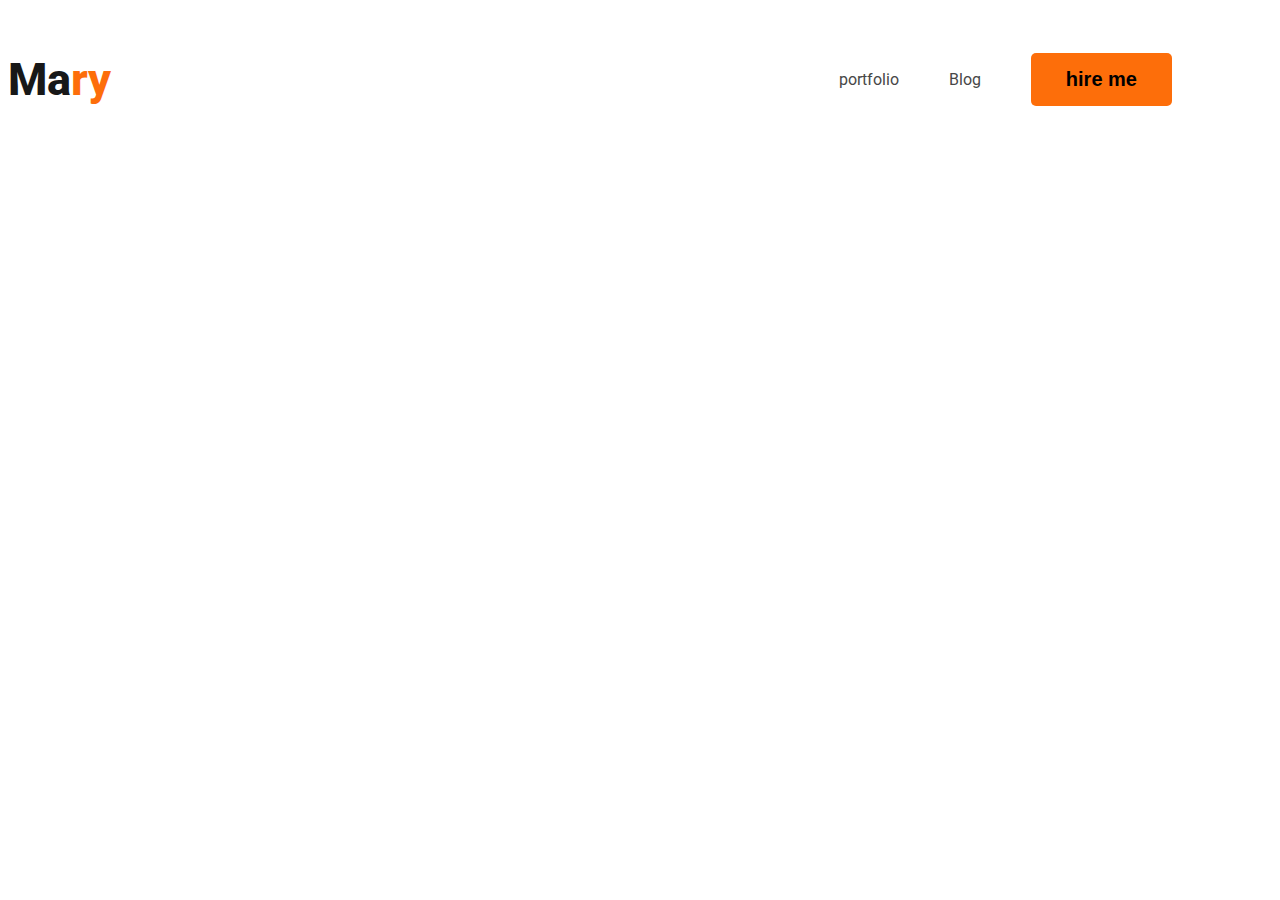
==== chatgptindex.html @ a1f95874 "added nav" ====
<!DOCTYPE html>
<html lang="en">
<head>
    <meta charset="UTF-8">
    <meta name="viewport" content="width=device-width, initial-scale=1.0">
    <title>web developer portfolio</title>
    <link rel="preconnect" href="https://fonts.googleapis.com">
<link rel="preconnect" href="https://fonts.gstatic.com" crossorigin>
<link href="https://fonts.googleapis.com/css2?family=Roboto&display=swap" rel="stylesheet">
    <link rel="stylesheet" href="chatgptindex.css">
</head>
<body>
    <header>

    </header>
        <nav>
            <h3 class="nav-title">Ma<span class="text-primary">r</
            span>y</h3>
          <ul>
            <li><a href="">portfolio</a></li>
            <li><a href="">Blog</a></li>
            <li><button class="btn-primary">hire me</button></li>
          </ul>  
        </nav>
    </header>
    <main>

    </main>
    <footer>

    </footer>
</body>
</html>
---- chatgptindex.css ----
/* common shared styles*/
body{
  font-family: 'Roboto', sans-serif;
}
.text-primary{
  color: #fd6e0a;
}

.btn-primary{
  border-radius: 5px;
  background: #fd6e0a;
  border: 0;
  font-size: 20px;
  font-weight: 700;
  padding: 15px 35px;
}
/* nav related styles */
nav {
  display: flex;
  justify-content: space-between;
  align-items: center;
}

.nav-title{
  color: #181818;
  font-size: 45px;
  font-weight: 800;
}

nav > ul{
  display: flex;
  align-items: center;
}

nav{
  list-style: none;
  margin-right: 50px;
}

nav a{
  text-decoration: none;
  color: #474747;
}
nsv > ul{
  display: flex;
}

nav li {
  list-style: none;
  margin-right: 50px;
}

nav a{
  text-decoration: none;
  color: #474747;
}
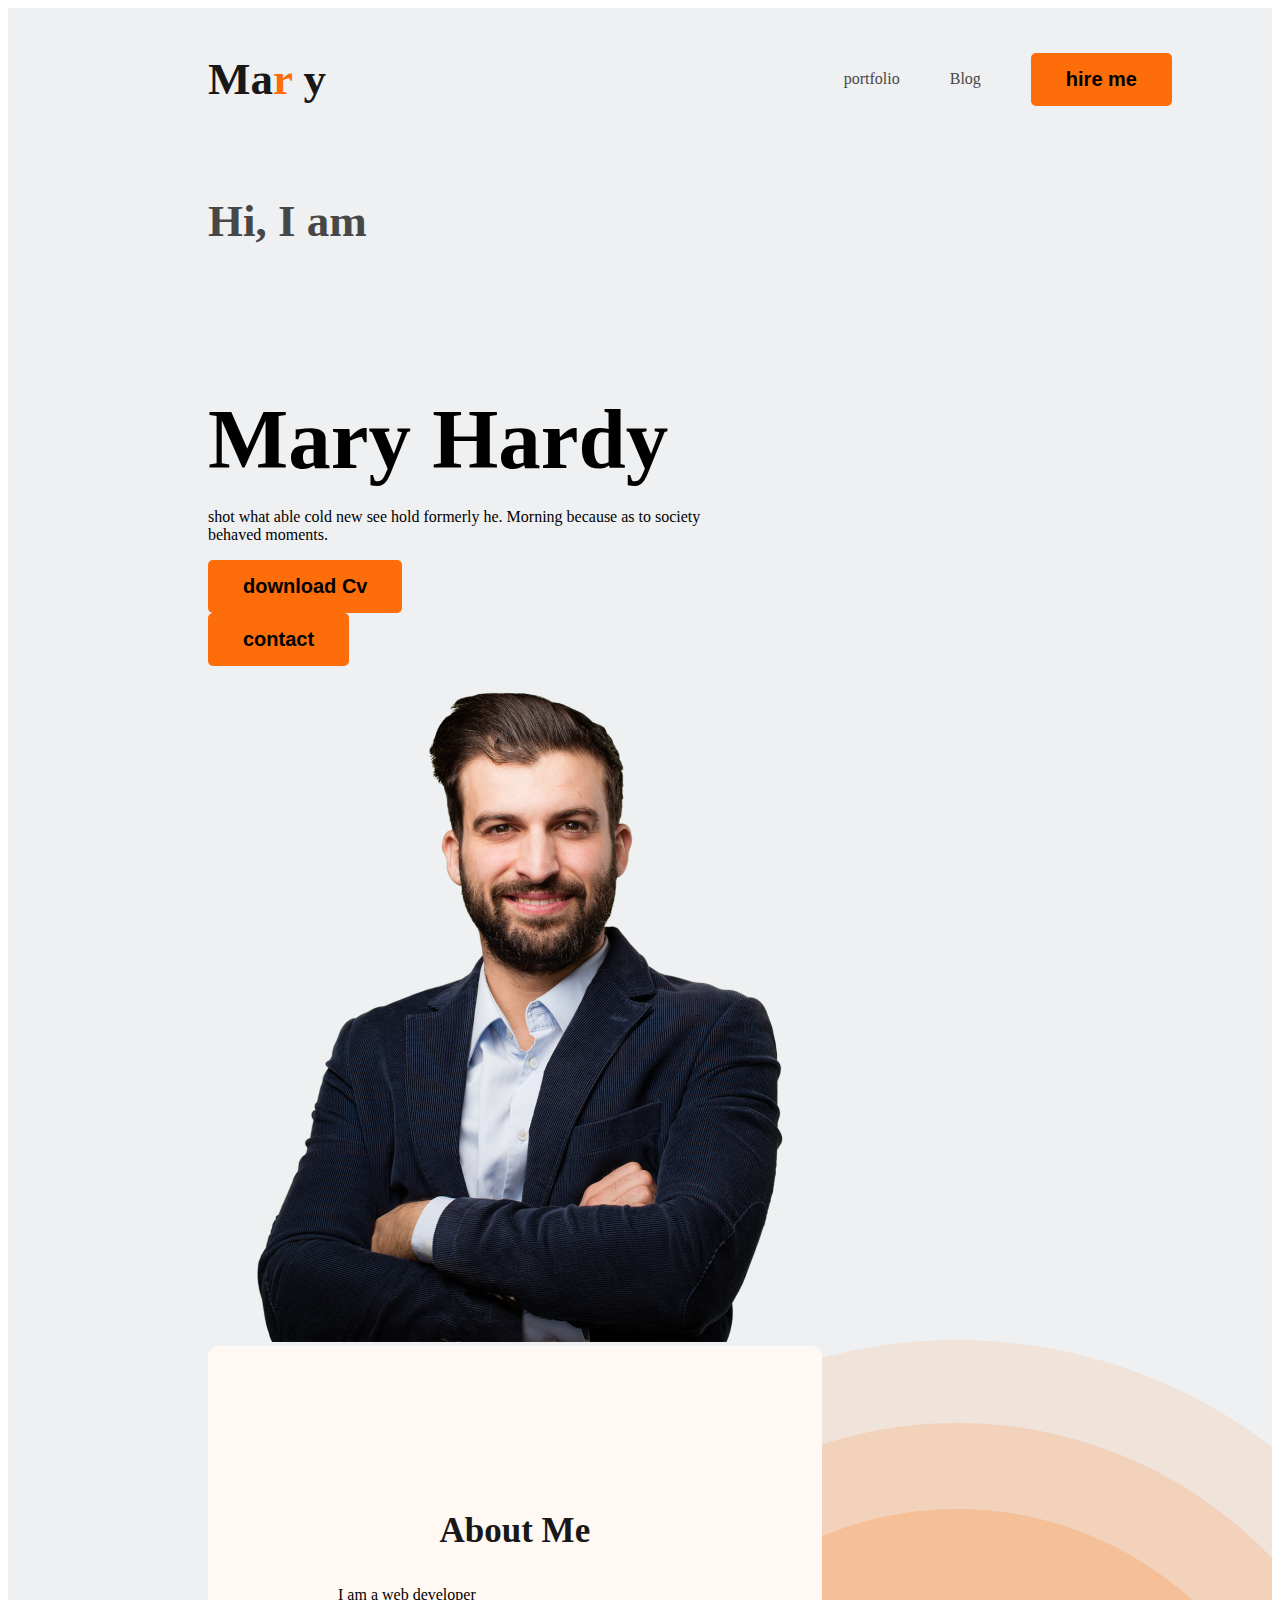
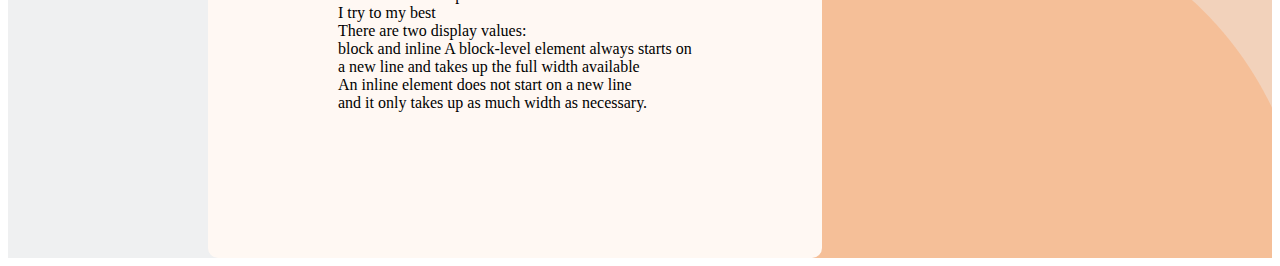
==== commit d3e5abbe: "about section" ====
--- a/chatgptindex.html
+++ b/chatgptindex.html
@@ -4,30 +4,51 @@
     <meta charset="UTF-8">
     <meta name="viewport" content="width=device-width, initial-scale=1.0">
     <title>web developer portfolio</title>
-    <link rel="preconnect" href="https://fonts.googleapis.com">
-<link rel="preconnect" href="https://fonts.gstatic.com" crossorigin>
-<link href="https://fonts.googleapis.com/css2?family=Roboto&display=swap" rel="stylesheet">
     <link rel="stylesheet" href="chatgptindex.css">
 </head>
 <body>
-    <header>
-
-    </header>
+    <header class="header">
         <nav>
-            <h3 class="nav-title">Ma<span class="text-primary">r</
-            span>y</h3>
+            <h3 class="nav-title">Ma<span class="text-primary">r
+            </span>y</h3>
           <ul>
             <li><a href="">portfolio</a></li>
             <li><a href="">Blog</a></li>
             <li><button class="btn-primary">hire me</button></li>
           </ul>  
-        </nav>
-    </header>
-    <main>
-
-    </main>
-    <footer>
-
-    </footer>
-</body>
-</html>
+   </nav>
+      <nav>
+      <div>
+        <div class="banner-content">
+          <h3 class="banner-greeting" >Hi, I am</h3>
+          <h1 class="banner-title"><br>Mary Hardy</h1>
+          <p class="banner-description">shot what able cold new see hold
+          formerly he. Morning because as to
+          society behaved moments.</p>
+        <div>
+            <button class="btn-primary">download Cv</button>
+        </div>
+           <div>
+            <button class="btn-primary">contact</button>
+           </div>
+           <img class="profile-pic" src="hardy.jpg.png" alt="">
+          </div>
+          <main>
+            <section class="about">
+            <h3 class="section-title">About Me</h3>
+            <p class="section-descpiption">
+              I am a web developer <br>
+              I try to my best <br>
+              There are two display values: <br>
+              block and inline
+              A block-level element always starts on <br>
+              a new line and takes up the full width available <br>
+              An inline element does not start on a new line <br>
+               and it only takes up as much width as necessary.
+            </p> 
+            </section>
+          </main>
+      </nav>
+      <header>
+      </header>
+   </nav>
--- a/chatgptindex.css
+++ b/chatgptindex.css
@@ -1,56 +1,115 @@
-/* common shared styles*/
-body{
-  font-family: 'Roboto', sans-serif;
+ common shared styles body {
+   font-family: 'Roboto', sans-serif;
+ }
+
+ .text-primary {
+   color: #fd6e0a;
+ }
+
+ .btn-primary {
+   border-radius: 5px;
+   background: #fd6e0a;
+   border: 0;
+   font-size: 20px;
+   font-weight: 700;
+   padding: 15px 35px;
+ }
+
+.section-title {
+  color: #181818;
+  text-align: center;
+  font-size: 35px;
+  font-weight: 700;
 }
-.text-primary{
-  color: #fd6e0a;
+.section-description{
+  color: #757575
+  text-align: center;
+  font-size: 18px;
 }
 
-.btn-primary{
-  border-radius: 5px;
-  background: #fd6e0a;
-  border: 0;
-  font-size: 20px;
-  font-weight: 700;
-  padding: 15px 35px;
-}
-/* nav related styles */
-nav {
-  display: flex;
-  justify-content: space-between;
-  align-items: center;
-}
+ /* nav related styles */
+ nav {
+   display: flex;
+   justify-content: space-between;
+   align-items: center;
+   margin: 0 200px;
+ }
 
-.nav-title{
-  color: #181818;
-  font-size: 45px;
-  font-weight: 800;
-}
+ .nav-title {
+   color: #181818;
+   font-size: 45px;
+   font-weight: 800;
+ }
 
-nav > ul{
-  display: flex;
-  align-items: center;
-}
+ nav>ul {
+   display: flex;
+   align-items: center;
+ }
 
-nav{
-  list-style: none;
-  margin-right: 50px;
-}
+ nav {
+   list-style: none;
+   margin-right: 50px;
+ }
 
-nav a{
-  text-decoration: none;
-  color: #474747;
-}
-nsv > ul{
-  display: flex;
-}
+ nav a {
+   text-decoration: none;
+   color: #474747;
+ }
 
-nav li {
-  list-style: none;
-  margin-right: 50px;
-}
+ nav>ul {
+   display: flex;
+ }
 
-nav a{
-  text-decoration: none;
-  color: #474747;
-}+ nav li {
+   list-style: none;
+   margin-right: 50px;
+ }
+
+ nav a {
+   text-decoration: none;
+   color: #474747;
+ }
+
+ /* header related style */
+ .header {
+   background-color: #eff0f1;
+   background-image: url('header_bg.png');
+   background-repeat: no-repeat;
+   background-position: bottom right;
+ }
+
+ .banner {
+   padding: 30px 30px 0px 150px;
+   display: flex;
+   align-items: center;
+   justify-content: space-between;
+ }
+
+ .banner-content{
+  max-width: 500px;
+ }
+
+ .banner .profile-pic {
+   width: 500;
+ }
+
+ .banner-greeting {
+   font-size: 45px;
+   color: #474747;
+ }
+
+ .banner-title {
+   font-size: 85px;
+   font-weight: 700;
+   margin-top: 5px;
+   margin-bottom: 20px;
+ }
+
+ /* main section styles */
+
+ /* about section styles */
+ .about{
+  padding: 130px;
+  border-radius: 10px;
+  background: #fff8f3;
+ }